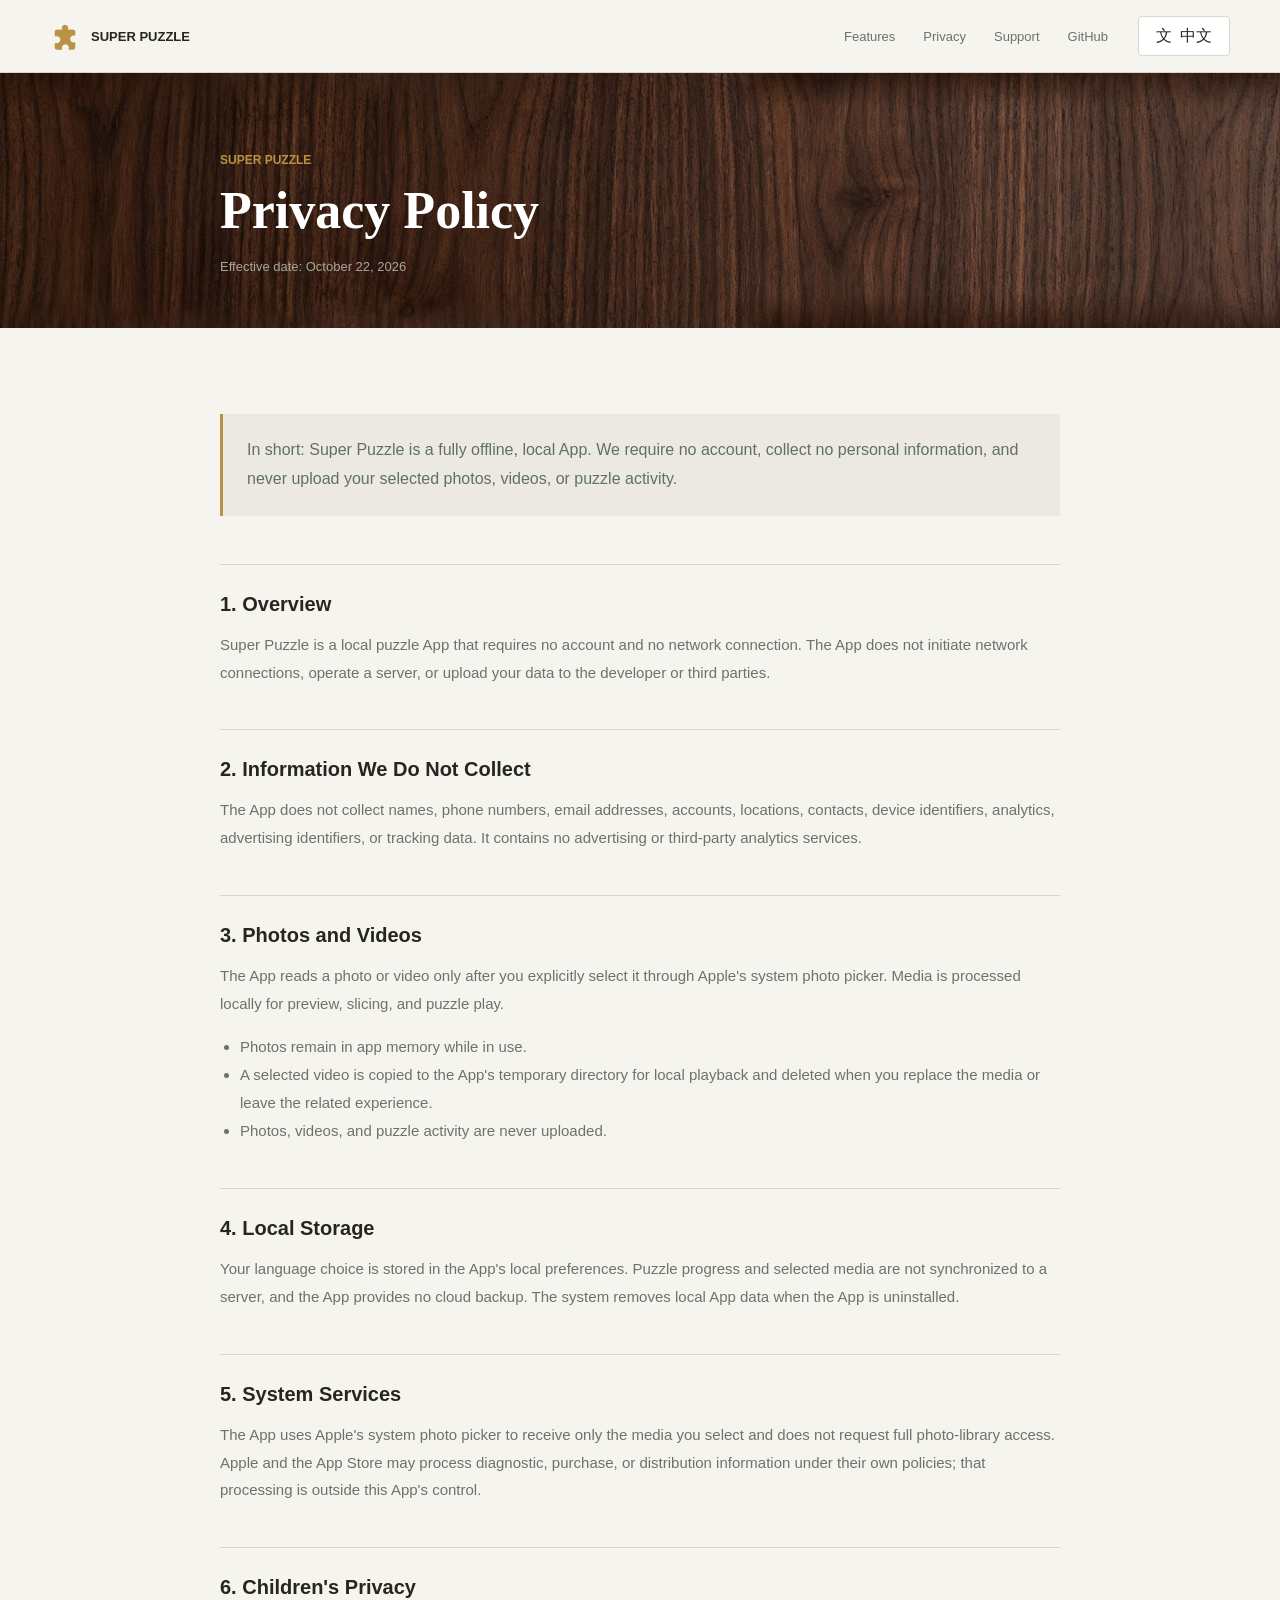
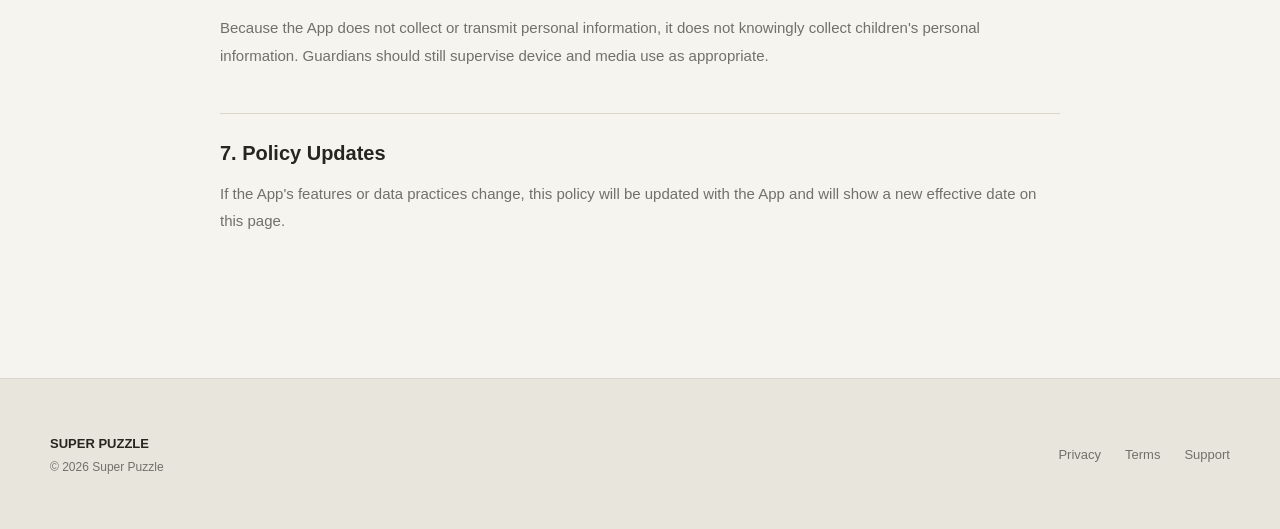
==== privacy.html @ dd22f5d6 "Add Super Puzzle product website" ====
<!doctype html>
<html lang="zh-CN">
  <head>
    <meta charset="utf-8" />
    <meta name="viewport" content="width=device-width, initial-scale=1" />
    <meta name="theme-color" content="#181713" />
    <meta name="description" content="Super Puzzle 隐私协议：无需账号、无需联网，照片和视频只在设备本地处理。" />
    <link rel="canonical" href="https://wutao66.github.io/superpuzzle/privacy.html" />
    <link rel="icon" href="assets/app-icon.png" />
    <link rel="stylesheet" href="styles.css" />
    <title>隐私协议 - Super Puzzle</title>
  </head>
  <body data-lang="zh" data-title-zh="隐私协议 - Super Puzzle" data-title-en="Privacy Policy - Super Puzzle">
    <header class="site-header"><nav class="nav-shell" aria-label="Main navigation"><a class="brand" href="index.html"><img src="assets/launch-logo.png" alt="" width="30" height="30" /><span>SUPER PUZZLE</span></a><div class="nav-links"><a href="index.html#features"><span data-language="zh">功能</span><span data-language="en">Features</span></a><a href="privacy.html"><span data-language="zh">隐私</span><span data-language="en">Privacy</span></a><a href="support.html"><span data-language="zh">支持</span><span data-language="en">Support</span></a><a href="https://github.com/wutao66/superpuzzle" target="_blank" rel="noreferrer">GitHub</a></div><button class="language-toggle" type="button" data-language-toggle aria-label="Switch language"><span aria-hidden="true">文</span><span data-language="zh">English</span><span data-language="en">中文</span></button></nav></header>
    <main>
      <section class="legal-hero"><div class="legal-hero-inner"><p class="eyebrow">SUPER PUZZLE</p><h1 class="legal-title"><span data-language="zh">隐私协议</span><span data-language="en">Privacy Policy</span></h1><p class="legal-meta"><span data-language="zh">生效日期：2026年10月22日</span><span data-language="en">Effective date: October 22, 2026</span></p></div></section>
      <div class="legal-layout">
        <p class="legal-summary"><span data-language="zh">简要说明：Super Puzzle 是完全离线的本地 App。我们不要求账号，不收集个人信息，也不会上传你选择的照片、视频或拼图记录。</span><span data-language="en">In short: Super Puzzle is a fully offline, local App. We require no account, collect no personal information, and never upload your selected photos, videos, or puzzle activity.</span></p>
        <article class="legal-copy" data-language="zh">
          <section><h2>1. 概述</h2><p>Super Puzzle 是一款无需账号、无需联网的本地拼图应用。本 App 不主动建立网络连接，不运营服务器，也不会向开发者或第三方上传您的数据。</p></section>
          <section><h2>2. 不收集的信息</h2><p>本 App 不收集姓名、手机号、邮箱、账号、位置、通讯录、设备标识、使用分析、广告标识或行为追踪信息，不包含广告或第三方分析服务。</p></section>
          <section><h2>3. 照片与视频</h2><p>只有在您主动使用系统照片选择器时，本 App 才能读取您明确选择的照片或视频。素材仅在设备本地用于预览、切片和拼图。</p><ul><li>照片在使用期间保存在应用内存中。</li><li>所选视频会复制到 App 的临时目录供本地播放，并在更换素材或离开相关体验后删除。</li><li>照片、视频和拼图记录不会被上传。</li></ul></section>
          <section><h2>4. 本地存储</h2><p>您选择的界面语言会保存在设备的 App 偏好设置中。拼图进度和所选媒体不会同步到服务器，本 App 也不提供云端备份。卸载 App 时，系统会移除其本地数据。</p></section>
          <section><h2>5. 系统服务</h2><p>本 App 通过 Apple 提供的系统照片选择器获取单次选择的媒体，不要求访问完整照片图库。Apple 和 App Store 可能依照其自身政策处理诊断、购买或分发信息，该等处理不由本 App 控制。</p></section>
          <section><h2>6. 儿童隐私</h2><p>由于本 App 不收集或传输个人信息，因此也不会主动收集儿童的个人信息。监护人仍应根据实际情况指导儿童使用设备和媒体内容。</p></section>
          <section><h2>7. 协议更新</h2><p>如功能或数据处理方式发生变化，本协议将随 App 更新，并在本页面说明新的生效日期。</p></section>
        </article>
        <article class="legal-copy" data-language="en">
          <section><h2>1. Overview</h2><p>Super Puzzle is a local puzzle App that requires no account and no network connection. The App does not initiate network connections, operate a server, or upload your data to the developer or third parties.</p></section>
          <section><h2>2. Information We Do Not Collect</h2><p>The App does not collect names, phone numbers, email addresses, accounts, locations, contacts, device identifiers, analytics, advertising identifiers, or tracking data. It contains no advertising or third-party analytics services.</p></section>
          <section><h2>3. Photos and Videos</h2><p>The App reads a photo or video only after you explicitly select it through Apple's system photo picker. Media is processed locally for preview, slicing, and puzzle play.</p><ul><li>Photos remain in app memory while in use.</li><li>A selected video is copied to the App's temporary directory for local playback and deleted when you replace the media or leave the related experience.</li><li>Photos, videos, and puzzle activity are never uploaded.</li></ul></section>
          <section><h2>4. Local Storage</h2><p>Your language choice is stored in the App's local preferences. Puzzle progress and selected media are not synchronized to a server, and the App provides no cloud backup. The system removes local App data when the App is uninstalled.</p></section>
          <section><h2>5. System Services</h2><p>The App uses Apple's system photo picker to receive only the media you select and does not request full photo-library access. Apple and the App Store may process diagnostic, purchase, or distribution information under their own policies; that processing is outside this App's control.</p></section>
          <section><h2>6. Children's Privacy</h2><p>Because the App does not collect or transmit personal information, it does not knowingly collect children's personal information. Guardians should still supervise device and media use as appropriate.</p></section>
          <section><h2>7. Policy Updates</h2><p>If the App's features or data practices change, this policy will be updated with the App and will show a new effective date on this page.</p></section>
        </article>
      </div>
    </main>
    <footer class="site-footer"><div class="footer-shell"><div><strong>SUPER PUZZLE</strong><p>© <span data-current-year>2026</span> Super Puzzle</p></div><div class="footer-links"><a href="privacy.html"><span data-language="zh">隐私协议</span><span data-language="en">Privacy</span></a><a href="terms.html"><span data-language="zh">用户协议</span><span data-language="en">Terms</span></a><a href="support.html"><span data-language="zh">支持</span><span data-language="en">Support</span></a></div></div></footer>
    <script src="app.js"></script>
  </body>
</html>
---- styles.css ----
:root {
  color-scheme: light;
  --charcoal: #181713;
  --ink: #26251f;
  --paper: #f5f4ef;
  --white: #ffffff;
  --brass: #b99245;
  --brass-deep: #8d6c30;
  --sage: #607067;
  --muted: #70716b;
  --line: #d9d6cc;
  --content: 1180px;
}

* { box-sizing: border-box; }
html { scroll-behavior: smooth; }
body {
  margin: 0;
  background: var(--paper);
  color: var(--ink);
  font-family: -apple-system, BlinkMacSystemFont, "Segoe UI", "PingFang SC", "Hiragino Sans GB", sans-serif;
  letter-spacing: 0;
  -webkit-font-smoothing: antialiased;
}
button, a { font: inherit; }
a { color: inherit; }
img { display: block; max-width: 100%; }
[data-lang="zh"] [data-language="en"], [data-lang="en"] [data-language="zh"] { display: none !important; }

.site-header {
  position: sticky;
  top: 0;
  z-index: 20;
  background: rgba(245, 244, 239, 0.94);
  border-bottom: 1px solid var(--line);
  backdrop-filter: blur(14px);
}
.nav-shell, .section-shell, .footer-shell {
  width: min(calc(100% - 48px), var(--content));
  margin-inline: auto;
}
.nav-shell { height: 72px; display: flex; align-items: center; gap: 30px; }
.brand { display: flex; align-items: center; gap: 11px; text-decoration: none; font-size: 13px; font-weight: 800; }
.brand img { width: 30px; height: 30px; object-fit: contain; }
.nav-links { margin-left: auto; display: flex; align-items: center; gap: 28px; }
.nav-links a { font-size: 13px; text-decoration: none; color: var(--muted); }
.nav-links a:hover, .nav-links a:focus-visible { color: var(--ink); }
.language-toggle {
  min-width: 92px;
  height: 40px;
  border: 1px solid var(--line);
  border-radius: 4px;
  background: var(--white);
  color: var(--ink);
  display: inline-flex;
  align-items: center;
  justify-content: center;
  gap: 8px;
  cursor: pointer;
}
.language-toggle:hover { border-color: var(--brass); }

.hero {
  position: relative;
  height: clamp(440px, calc(100svh - 120px), 760px);
  min-height: 440px;
  display: flex;
  align-items: center;
  color: var(--white);
  background: var(--charcoal) url("assets/walnut-texture.jpg") center / cover;
  overflow: hidden;
}
.hero::before { content: ""; position: absolute; inset: 0; background: rgba(15, 14, 12, 0.72); }
.hero-content { position: relative; z-index: 1; width: min(calc(100% - 48px), var(--content)); margin: auto; }
.hero-icon { width: 96px; height: 96px; border-radius: 22px; box-shadow: 0 18px 45px rgba(0, 0, 0, 0.28); margin-bottom: 24px; }
.eyebrow { margin: 0 0 14px; color: var(--brass); font-size: 12px; font-weight: 700; text-transform: uppercase; }
.hero h1 { margin: 0; font-family: Georgia, "Songti SC", serif; font-size: 70px; line-height: 1; font-weight: 600; }
.hero-tagline { margin: 12px 0 0; color: #eee6d5; font-family: Georgia, "Songti SC", serif; font-size: 26px; }
.hero-copy { max-width: 610px; margin: 20px 0 0; color: #cbc7bd; font-size: 16px; line-height: 1.8; }
.hero-actions { display: flex; gap: 12px; margin-top: 30px; }
.button {
  min-height: 50px;
  padding: 0 18px;
  border-radius: 4px;
  display: inline-flex;
  align-items: center;
  justify-content: center;
  gap: 16px;
  text-decoration: none;
  font-size: 14px;
  font-weight: 650;
}
.button-primary { background: var(--brass); color: var(--charcoal); }
.button-primary:hover { background: #c7a252; }
.button-secondary { border: 1px solid rgba(255, 255, 255, 0.35); color: var(--white); }
.button-secondary:hover { border-color: var(--white); }
.button-dark { background: var(--charcoal); color: var(--white); }
.button-dark:hover { background: #343128; }
.hero-meta { display: flex; gap: 0; margin-top: 28px; color: #aaa69d; font-size: 12px; }
.hero-meta > span { padding: 0 14px; border-left: 1px solid rgba(255, 255, 255, 0.18); }
.hero-meta > span:first-child { padding-left: 0; border-left: 0; }

.intro { padding-block: 110px; }
.section-heading { max-width: 720px; }
.section-heading.compact { max-width: 620px; }
.section-heading h2, .product-copy h2, .privacy-band h2, .closing h2, .legal-title {
  margin: 0;
  font-family: Georgia, "Songti SC", serif;
  font-size: 46px;
  line-height: 1.16;
  font-weight: 600;
}
.section-heading > p:last-child, .product-copy > p, .privacy-band p, .closing p { color: var(--muted); line-height: 1.8; font-size: 16px; }
.feature-grid { display: grid; grid-template-columns: repeat(3, 1fr); gap: 40px; margin-top: 72px; }
.feature-item { border-top: 2px solid var(--ink); padding-top: 24px; }
.feature-symbol { color: var(--brass-deep); font-family: Georgia, serif; font-size: 32px; }
.feature-item h3 { margin: 22px 0 10px; font-size: 19px; }
.feature-item p { margin: 0; color: var(--muted); font-size: 14px; line-height: 1.8; }

.product-section {
  display: grid;
  grid-template-columns: minmax(300px, 0.8fr) minmax(560px, 1.2fr);
  gap: 70px;
  align-items: center;
  padding: 100px max(24px, calc((100% - var(--content)) / 2));
  background: #e9ece7;
}
.product-copy h2 { font-size: 40px; }
.check-list { list-style: none; padding: 0; margin: 30px 0 0; }
.check-list li { position: relative; margin-top: 14px; padding-left: 26px; color: var(--sage); font-size: 14px; line-height: 1.6; }
.check-list li::before { content: "✓"; position: absolute; left: 0; color: var(--brass-deep); font-weight: 800; }
.device-stage { min-width: 0; }
.tablet-frame { padding: 13px; border-radius: 24px; background: #20201c; box-shadow: 0 26px 60px rgba(44, 47, 42, 0.22); }
.tablet-screen { min-height: 430px; border-radius: 13px; overflow: hidden; display: grid; grid-template-columns: 30% 70%; background: var(--charcoal) url("assets/walnut-texture.jpg") center / cover; }
.mock-sidebar { padding: 30px 24px; background: rgba(22, 21, 18, 0.88); color: #eee8db; }
.mock-brand { display: flex; align-items: center; gap: 8px; font-size: 9px; font-weight: 800; }
.mock-brand img { width: 24px; height: 24px; }
.mock-sidebar > p { margin: 65px 0 8px; color: var(--brass); font-size: 9px; }
.mock-sidebar > strong { display: block; font-family: Georgia, serif; font-size: 24px; }
.mock-stats { display: flex; gap: 28px; padding: 16px 0; margin-top: 24px; border-top: 1px solid rgba(185, 146, 69, 0.3); border-bottom: 1px solid rgba(185, 146, 69, 0.3); font-size: 14px; }
.mock-stats small { color: #88857e; font-size: 7px; }
.mock-hint { display: inline-block; margin-top: 20px; padding: 9px 13px; border: 1px solid rgba(185, 146, 69, 0.45); color: var(--brass); font-size: 11px; }
.mock-board { margin: 46px 38px; padding: 12px; display: grid; grid-template-columns: repeat(4, 1fr); grid-template-rows: repeat(3, 1fr); gap: 2px; background: url("assets/oak-texture.jpg") center / cover; }
.mock-board i { display: block; min-height: 70px; background: var(--brass); opacity: 0.9; }
.mock-board i:nth-child(3n + 1) { opacity: 0.72; }
.mock-board i:nth-child(4n + 2) { background: var(--sage); }

.privacy-band { background: var(--charcoal); color: var(--white); }
.privacy-inner { width: min(calc(100% - 48px), 920px); min-height: 390px; margin: auto; display: grid; grid-template-columns: 120px 1fr; gap: 46px; align-items: center; }
.privacy-inner > img { width: 110px; height: 110px; object-fit: contain; }
.privacy-band h2 { color: var(--white); }
.privacy-band p { max-width: 680px; color: #aaa69d; }
.text-link { display: inline-flex; align-items: center; gap: 12px; margin-top: 10px; color: var(--brass); font-weight: 700; text-decoration: none; }
.text-link:hover { color: #d0ac60; }

.steps { padding-block: 110px; }
.step-list { list-style: none; padding: 0; margin: 64px 0 0; border-top: 1px solid var(--line); }
.step-list li { display: grid; grid-template-columns: 90px 1fr; padding: 28px 0; border-bottom: 1px solid var(--line); }
.step-list b { color: var(--brass-deep); font-size: 13px; }
.step-list h3 { margin: 0 0 6px; font-size: 18px; }
.step-list p { margin: 0; color: var(--muted); font-size: 14px; }

.faq { padding-bottom: 110px; }
.faq-list { margin-top: 52px; border-top: 1px solid var(--line); }
.faq-list details { border-bottom: 1px solid var(--line); }
.faq-list summary { position: relative; padding: 24px 50px 24px 0; cursor: pointer; list-style: none; font-size: 17px; font-weight: 650; }
.faq-list summary::-webkit-details-marker { display: none; }
.faq-list summary::after { content: "+"; position: absolute; right: 8px; font-size: 25px; font-weight: 300; }
.faq-list details[open] summary::after { content: "−"; }
.faq-list details p { max-width: 760px; margin: -4px 0 24px; color: var(--muted); line-height: 1.75; }

.closing { padding: 90px 24px; text-align: center; background: var(--white); }
.closing img { width: 88px; height: 88px; margin: 0 auto 28px; border-radius: 20px; }
.closing h2 { max-width: 760px; margin-inline: auto; }
.closing p { margin-bottom: 28px; }

.site-footer { background: #e8e5dc; border-top: 1px solid var(--line); }
.footer-shell { min-height: 150px; display: flex; align-items: center; justify-content: space-between; gap: 30px; }
.footer-shell strong { font-size: 13px; }
.footer-shell p { margin: 8px 0 0; color: var(--muted); font-size: 12px; }
.footer-links { display: flex; gap: 24px; flex-wrap: wrap; justify-content: flex-end; }
.footer-links a { color: var(--muted); text-decoration: none; font-size: 13px; }
.footer-links a:hover { color: var(--ink); }

.legal-hero { padding: 80px 24px 54px; background: var(--charcoal) url("assets/walnut-texture.jpg") center / cover; color: var(--white); }
.legal-hero-inner { width: min(100%, 840px); margin: auto; }
.legal-title { font-size: 52px; }
.legal-meta { margin: 18px 0 0; color: #aaa69d; font-size: 13px; }
.legal-layout { width: min(calc(100% - 48px), 840px); margin: auto; padding: 70px 0 100px; }
.legal-summary { padding: 22px 24px; border-left: 3px solid var(--brass); background: #ebe9e1; color: var(--sage); line-height: 1.8; }
.legal-copy { margin-top: 48px; }
.legal-copy section { padding: 28px 0; border-top: 1px solid var(--line); }
.legal-copy h2 { margin: 0 0 12px; font-size: 20px; }
.legal-copy p, .legal-copy li { color: var(--muted); font-size: 15px; line-height: 1.85; }
.legal-copy ul { padding-left: 20px; }
.support-actions { display: flex; flex-wrap: wrap; gap: 12px; margin-top: 28px; }
.support-grid { display: grid; grid-template-columns: repeat(2, 1fr); gap: 20px; margin-top: 44px; }
.support-item { padding: 24px; border: 1px solid var(--line); border-radius: 6px; background: var(--white); }
.support-item h2 { margin: 0 0 10px; font-size: 18px; }
.support-item p { margin: 0; color: var(--muted); line-height: 1.7; font-size: 14px; }
.support-button { border: 1px solid var(--ink); color: var(--ink); }
.support-button:hover { border-color: var(--brass-deep); color: var(--brass-deep); }

.not-found {
  width: min(calc(100% - 48px), 720px);
  min-height: 100svh;
  margin: auto;
  display: flex;
  flex-direction: column;
  align-items: flex-start;
  justify-content: center;
}
.not-found > img { width: 88px; height: 88px; margin-bottom: 30px; border-radius: 20px; }
.not-found h1 { margin: 0; font-family: Georgia, "Songti SC", serif; font-size: 48px; line-height: 1.15; }
.not-found > p:last-of-type { margin: 18px 0 0; color: var(--muted); line-height: 1.7; }

@media (max-width: 900px) {
  .nav-links { display: none; }
  .language-toggle { margin-left: auto; }
  .hero h1 { font-size: 58px; }
  .feature-grid { grid-template-columns: 1fr; gap: 34px; }
  .product-section { grid-template-columns: 1fr; gap: 50px; padding-block: 80px; }
  .device-stage { width: 100%; }
}

@media (max-width: 620px) {
  .nav-shell, .section-shell, .footer-shell { width: min(calc(100% - 32px), var(--content)); }
  .nav-shell { height: 64px; }
  .brand { font-size: 12px; }
  .language-toggle { min-width: 82px; height: 38px; font-size: 12px; }
  .hero { height: max(440px, calc(100svh - 104px)); }
  .hero-content { width: calc(100% - 36px); }
  .hero-icon { width: 76px; height: 76px; border-radius: 17px; margin-bottom: 18px; }
  .hero h1 { font-size: 46px; }
  .hero-tagline { font-size: 21px; }
  .hero-copy { font-size: 14px; line-height: 1.65; }
  .hero-actions { margin-top: 22px; }
  .button { min-height: 46px; padding-inline: 14px; font-size: 13px; }
  .hero-meta { margin-top: 20px; flex-wrap: wrap; row-gap: 8px; }
  .hero-meta > span { padding-inline: 10px; }
  .intro, .steps { padding-block: 72px; }
  .section-heading h2, .product-copy h2, .privacy-band h2, .closing h2 { font-size: 34px; }
  .feature-grid { margin-top: 48px; }
  .product-section { padding: 68px 16px; }
  .tablet-frame { padding: 7px; border-radius: 16px; }
  .tablet-screen { min-height: 300px; grid-template-columns: 36% 64%; border-radius: 10px; }
  .mock-sidebar { padding: 18px 12px; }
  .mock-sidebar > p { margin-top: 42px; }
  .mock-sidebar > strong { font-size: 17px; }
  .mock-stats { gap: 12px; }
  .mock-board { margin: 30px 15px; padding: 6px; }
  .mock-board i { min-height: 48px; }
  .privacy-inner { width: calc(100% - 36px); min-height: 440px; grid-template-columns: 1fr; gap: 14px; padding-block: 56px; }
  .privacy-inner > img { width: 78px; height: 78px; }
  .step-list li { grid-template-columns: 54px 1fr; }
  .faq { padding-bottom: 72px; }
  .closing { padding-block: 72px; }
  .footer-shell { padding-block: 38px; align-items: flex-start; flex-direction: column; }
  .footer-links { justify-content: flex-start; gap: 18px; }
  .legal-hero { padding: 60px 18px 42px; }
  .legal-title { font-size: 40px; }
  .legal-layout { width: calc(100% - 36px); padding-block: 48px 72px; }
  .support-grid { grid-template-columns: 1fr; }
  .not-found { width: calc(100% - 36px); }
  .not-found h1 { font-size: 36px; }
}

@media (prefers-reduced-motion: reduce) { html { scroll-behavior: auto; } }
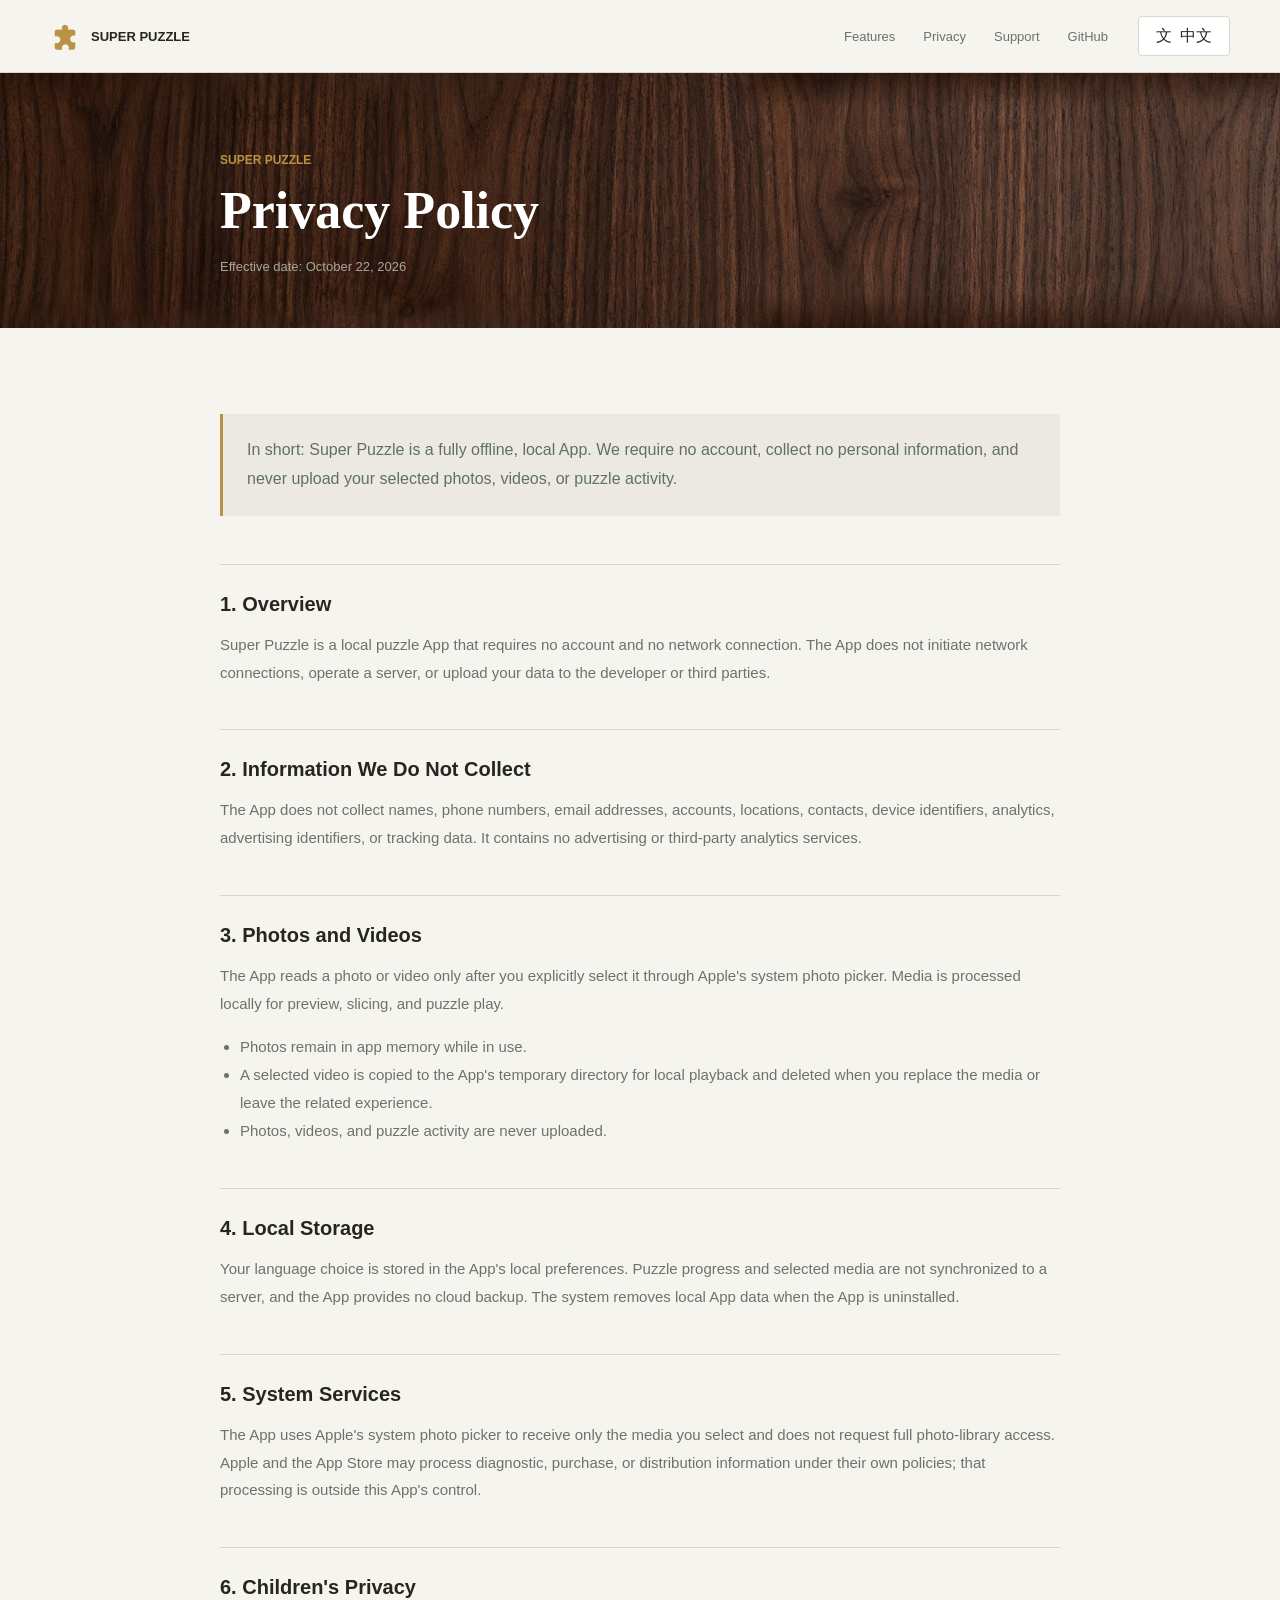
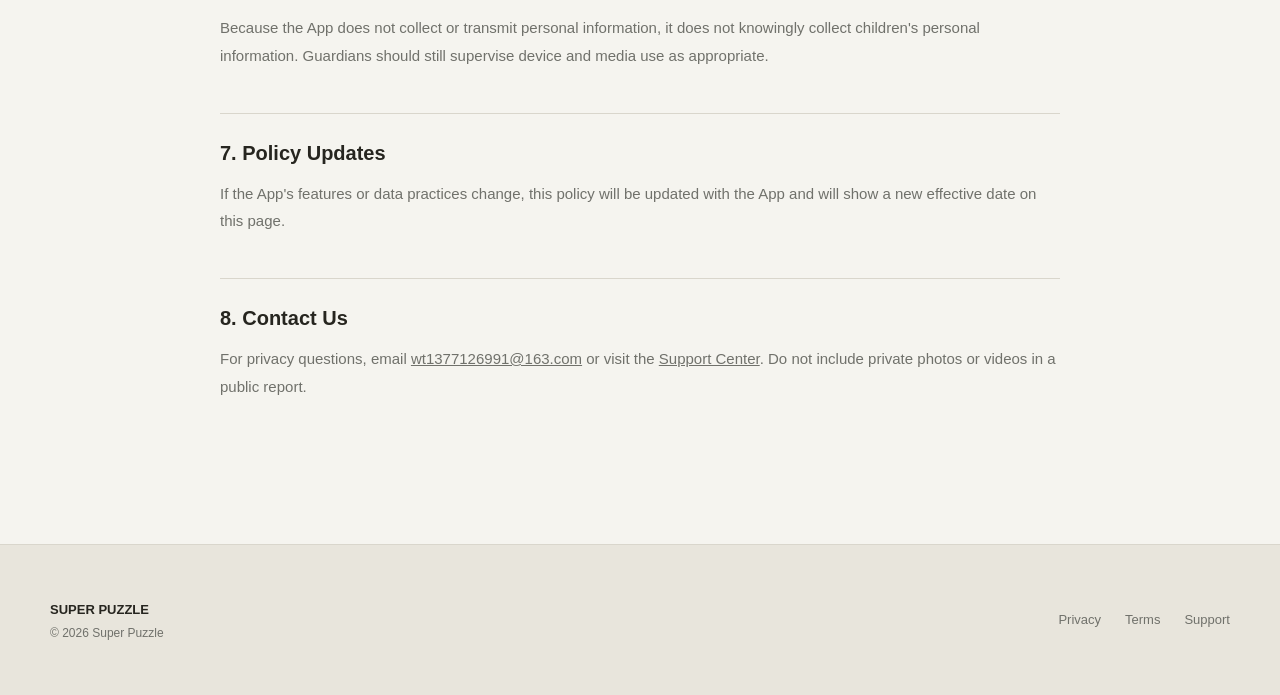
==== commit 2c07fa77: "Prepare privacy and media handling for App Store" ====
--- a/privacy.html
+++ b/privacy.html
@@ -24,6 +24,7 @@
           <section><h2>5. 系统服务</h2><p>本 App 通过 Apple 提供的系统照片选择器获取单次选择的媒体，不要求访问完整照片图库。Apple 和 App Store 可能依照其自身政策处理诊断、购买或分发信息，该等处理不由本 App 控制。</p></section>
           <section><h2>6. 儿童隐私</h2><p>由于本 App 不收集或传输个人信息，因此也不会主动收集儿童的个人信息。监护人仍应根据实际情况指导儿童使用设备和媒体内容。</p></section>
           <section><h2>7. 协议更新</h2><p>如功能或数据处理方式发生变化，本协议将随 App 更新，并在本页面说明新的生效日期。</p></section>
+          <section><h2>8. 联系我们</h2><p>如对本隐私协议有疑问，请发送邮件至 <a href="mailto:wt1377126991@163.com">wt1377126991@163.com</a>，或访问<a href="support.html">支持中心</a>。请勿在公开反馈中附带私人照片或视频。</p></section>
         </article>
         <article class="legal-copy" data-language="en">
           <section><h2>1. Overview</h2><p>Super Puzzle is a local puzzle App that requires no account and no network connection. The App does not initiate network connections, operate a server, or upload your data to the developer or third parties.</p></section>
@@ -33,6 +34,7 @@
           <section><h2>5. System Services</h2><p>The App uses Apple's system photo picker to receive only the media you select and does not request full photo-library access. Apple and the App Store may process diagnostic, purchase, or distribution information under their own policies; that processing is outside this App's control.</p></section>
           <section><h2>6. Children's Privacy</h2><p>Because the App does not collect or transmit personal information, it does not knowingly collect children's personal information. Guardians should still supervise device and media use as appropriate.</p></section>
           <section><h2>7. Policy Updates</h2><p>If the App's features or data practices change, this policy will be updated with the App and will show a new effective date on this page.</p></section>
+          <section><h2>8. Contact Us</h2><p>For privacy questions, email <a href="mailto:wt1377126991@163.com">wt1377126991@163.com</a> or visit the <a href="support.html">Support Center</a>. Do not include private photos or videos in a public report.</p></section>
         </article>
       </div>
     </main>
